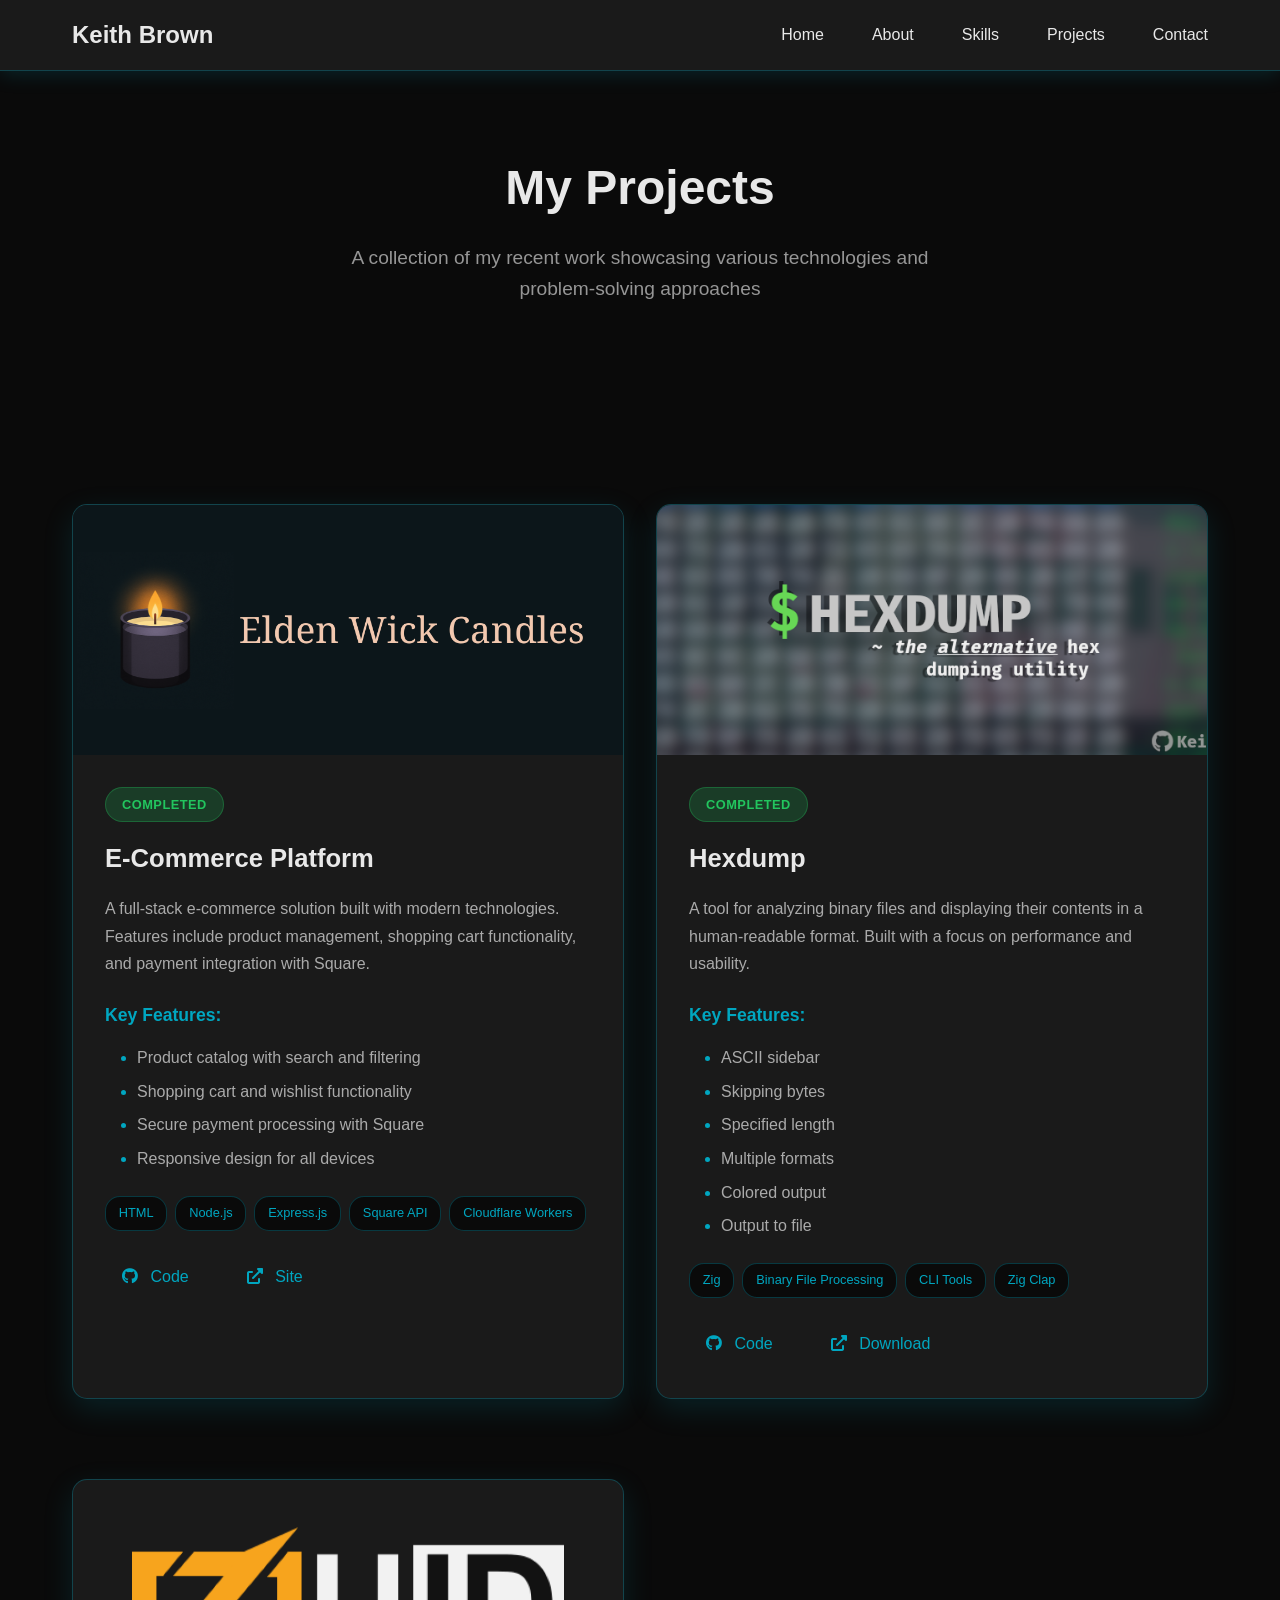
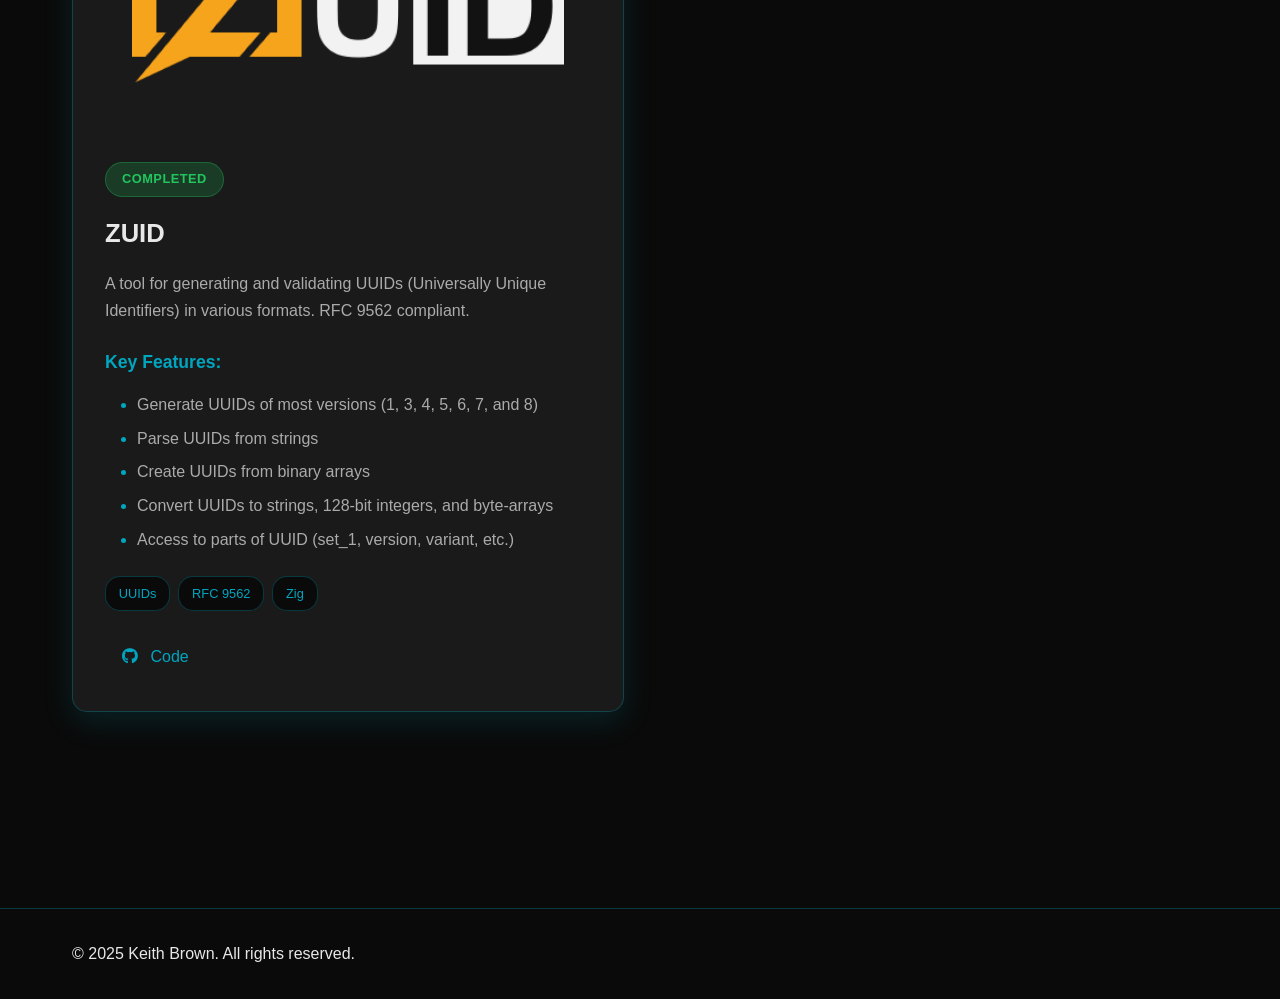
==== projects.html @ e8833b5e "Redesign Website" ====
<!DOCTYPE html>
<html lang="en">

    <head>
        <meta charset="UTF-8">
        <meta name="viewport" content="width=device-width, initial-scale=1.0">
        <title>Projects - Keith Brown</title>
        <link rel="stylesheet" href="css/main.css">
        <link rel="stylesheet" href="css/projects.css">
        <link rel="icon" href="favicon.ico" type="image/x-icon">
        <link href="https://cdnjs.cloudflare.com/ajax/libs/font-awesome/6.0.0/css/all.min.css" rel="stylesheet">
    </head>

    <body>
        <!-- Navigation -->
        <nav class="navbar">
            <div class="nav-container">
                <a href="index.html" class="nav-logo">Keith Brown</a>
                <div class="nav-menu" id="nav-menu">
                    <a href="index.html" class="nav-link">Home</a>
                    <a href="index.html#about" class="nav-link">About</a>
                    <a href="index.html#skills" class="nav-link">Skills</a>
                    <a href="projects.html" class="nav-link">Projects</a>
                    <a href="index.html#contact" class="nav-link">Contact</a>
                </div>
                <div class="hamburger" id="hamburger">
                    <span class="bar"></span>
                    <span class="bar"></span>
                    <span class="bar"></span>
                </div>
            </div>
        </nav>

        <!-- Projects Header -->
        <section class="projects-header">
            <div class="container">
                <h1>My Projects</h1>
                <p>A collection of my recent work showcasing various technologies and problem-solving approaches</p>
            </div>
        </section>

        <!-- Projects Container -->
        <section class="projects-container">
            <div class="container">
                <!-- Projects Grid -->
                <div class="projects-grid">
                    <!-- E-Commerce Platform -->
                    <div class="project-detail">
                        <div class="project-image">
                            <img src="images/eldenwickcandles.png" alt="E-Commerce Platform">
                        </div>
                        <div class="project-detail-content">
                            <span class="project-status status-completed">Completed</span>
                            <h3>E-Commerce Platform</h3>
                            <p>A full-stack e-commerce solution built with modern technologies. Features include product
                                management, shopping cart functionality, and payment integration with Square.</p>

                            <h4>Key Features:</h4>
                            <ul>
                                <li>Product catalog with search and filtering</li>
                                <li>Shopping cart and wishlist functionality</li>
                                <li>Secure payment processing with Square</li>
                                <li>Responsive design for all devices</li>
                            </ul>

                            <div class="project-tech">
                                <span>HTML</span>
                                <span>Node.js</span>
                                <span>Express.js</span>
                                <span>Square API</span>
                                <span>Cloudflare Workers</span>
                            </div>

                            <div class="project-links">
                                <a href="https://github.com/Elden-Wick-Candles/website" class="project-link"
                                    target="_blank"><i class="fab fa-github"></i> Code</a>
                                <a href="https://eldenwickcandles.com" class="project-link" target="_blank"><i
                                        class="fas fa-external-link-alt"></i> Site</a>
                            </div>
                        </div>
                    </div>

                    <!-- Hexdump -->
                    <div class="project-detail">
                        <div class="project-image">
                            <img src="images/hexdump.png" alt="Hexdump">
                        </div>
                        <div class="project-detail-content">
                            <span class="project-status status-completed">Completed</span>
                            <h3>Hexdump</h3>
                            <p>A tool for analyzing binary files and displaying their contents in a human-readable
                                format. Built with a focus on performance and usability.</p>

                            <h4>Key Features:</h4>
                            <ul>
                                <li>ASCII sidebar</li>
                                <li>Skipping bytes</li>
                                <li>Specified length</li>
                                <li>Multiple formats</li>
                                <li>Colored output</li>
                                <li>Output to file</li>
                            </ul>

                            <div class="project-tech">
                                <span>Zig</span>
                                <span>Binary File Processing</span>
                                <span>CLI Tools</span>
                                <span>Zig Clap</span>
                            </div>
                            <div class="project-links">
                                <a href="https://github.com/KeithBrown39423/Hexdump" class="project-link"
                                    target="_blank"><i class="fab fa-github"></i> Code</a>
                                <a href="https://github.com/KeithBrown39423/Hexdump/releases" class="project-link"
                                    target="_blank"><i class="fas fa-external-link-alt"></i> Download</a>
                            </div>
                        </div>
                    </div>

                    <!-- ZUID -->
                    <div class="project-detail">
                        <div class="project-image">
                            <img src="images/zuid.png" alt="ZUID">
                        </div>
                        <div class="project-detail-content">
                            <span class="project-status status-completed">Completed</span>
                            <h3>ZUID</h3>
                            <p>A tool for generating and validating UUIDs (Universally Unique Identifiers) in various
                                formats. RFC 9562 compliant.</p>

                            <h4>Key Features:</h4>
                            <ul>

                                <li>Generate UUIDs of most versions (1, 3, 4, 5, 6, 7, and 8)</li>
                                <li>Parse UUIDs from strings</li>
                                <li>Create UUIDs from binary arrays</li>
                                <li>Convert UUIDs to strings, 128-bit integers, and byte-arrays</li>
                                <li>Access to parts of UUID (set_1, version, variant, etc.)</li>
                            </ul>

                            <div class="project-tech">
                                <span>UUIDs</span>
                                <span>RFC 9562</span>
                                <span>Zig</span>
                            </div>
                            <div class="project-links">
                                <a href="https://github.com/KeithBrown39423/ZUID" class="project-link"
                                    target="_blank"><i class="fab fa-github"></i> Code</a>
                            </div>
                        </div>
                    </div>
                </div>
            </div>
        </section>

        <!-- Footer -->
        <footer class="footer">
            <div class="container">
                <p>&copy; 2025 Keith Brown. All rights reserved.</p>
            </div>
        </footer>

        <script src="js/script.min.js"></script>
    </body>

</html>
---- css/main.css ----
*{margin:0;padding:0;box-sizing:border-box}body{font-family:"Segoe UI",Tahoma,Geneva,Verdana,sans-serif;line-height:1.6;color:#e8e8e8;background-color:#0a0a0a;overflow-x:hidden}.container{max-width:1200px;margin:0 auto;padding:0 2rem}html{scroll-behavior:smooth}::selection{background-color:#00a6c0;color:#0a0a0a}.navbar{background-color:#1a1a1a;box-shadow:0 2px 20px rgba(0,166,192,.2);position:fixed;top:0;width:100%;z-index:1000;transition:all .3s ease;border-bottom:1px solid rgba(0,166,192,.3)}.navbar .nav-container{max-width:1200px;margin:0 auto;padding:1rem 2rem;display:flex;align-items:center;justify-content:center;justify-content:space-between}.navbar .nav-logo{font-size:1.5rem;font-weight:bold;color:#e8e8e8;text-decoration:none;transition:color .3s ease}.navbar .nav-logo:hover{color:#00a6c0}.navbar .nav-menu{display:flex;gap:3rem;list-style:none}@media(max-width: 768px){.navbar .nav-menu{position:fixed;left:-100%;top:70px;flex-direction:column;background-color:#1a1a1a;width:100%;text-align:center;transition:.3s;box-shadow:0 10px 27px rgba(0,166,192,.2);padding:3rem 0;border-bottom:1px solid rgba(0,166,192,.3)}.navbar .nav-menu.active{left:0}}.navbar .nav-link{color:#e8e8e8;text-decoration:none;font-weight:500;transition:color .3s ease;position:relative}.navbar .nav-link:hover{color:#00a6c0}.navbar .nav-link::after{content:"";position:absolute;width:0;height:2px;bottom:-5px;left:0;background-color:#00a6c0;transition:width .3s ease}.navbar .nav-link:hover::after{width:100%}.navbar .hamburger{display:none;flex-direction:column;cursor:pointer}@media(max-width: 768px){.navbar .hamburger{display:flex}}.navbar .hamburger .bar{width:25px;height:3px;background-color:#e8e8e8;margin:3px 0;transition:.3s}.navbar .hamburger .bar:nth-child(1).active{transform:rotate(-45deg) translate(-5px, 6px)}.navbar .hamburger .bar:nth-child(2).active{opacity:0}.navbar .hamburger .bar:nth-child(3).active{transform:rotate(45deg) translate(-5px, -6px)}.hero{min-height:100vh;display:flex;align-items:center;justify-content:center;text-align:center;color:#e8e8e8;position:relative;overflow:hidden}.hero::before{content:"";position:absolute;top:0;left:0;right:0;bottom:0;opacity:.05;z-index:-1}.hero-content{max-width:800px;padding:0 2rem;animation:fadeInUp 1s ease-out}.hero-title{font-size:3.5rem;font-weight:700;margin-bottom:1rem}@media(max-width: 768px){.hero-title{font-size:2.5rem}}@media(max-width: 480px){.hero-title{font-size:2rem}}.hero-subtitle{font-size:1.5rem;font-weight:300;margin-bottom:1.5rem;opacity:.9}@media(max-width: 768px){.hero-subtitle{font-size:1.2rem}}.hero-description{font-size:1.2rem;margin-bottom:2.5rem;opacity:.8}.hero .highlight{color:#00a6c0;text-shadow:0 0 20px rgba(0,166,192,.5)}.hero-buttons{margin-bottom:3rem}@media(max-width: 480px){.hero-buttons .btn{display:block;margin:.5rem auto;width:fit-content}}.btn{display:inline-block;padding:12px 30px;margin:0 10px;border-radius:50px;text-decoration:none;font-weight:600;transition:all .3s ease;border:2px solid rgba(0,0,0,0);cursor:pointer}.btn-primary{background-color:#00a6c0;color:#0a0a0a;border-color:#00a6c0;font-weight:600}.btn-primary:hover{background-color:rgba(0,0,0,0);border-color:#00a6c0;color:#00a6c0;transform:translateY(-2px);box-shadow:0 5px 15px rgba(0,166,192,.4)}.btn-secondary{background-color:rgba(0,0,0,0);color:#e8e8e8;border-color:#e8e8e8}.btn-secondary:hover{background-color:#e8e8e8;color:#0a0a0a;transform:translateY(-2px);box-shadow:0 5px 15px rgba(232,232,232,.3)}.social-links{display:flex;justify-content:center;gap:1rem}.social-link{display:flex;align-items:center;justify-content:center;width:50px;height:50px;background-color:rgba(0,166,192,.2);color:#e8e8e8;border-radius:50%;text-decoration:none;transition:all .3s ease;border:1px solid rgba(0,166,192,.3)}.social-link:hover{background-color:#00a6c0;color:#0a0a0a;transform:translateY(-3px);box-shadow:0 5px 15px rgba(0,166,192,.4)}.section-title{text-align:center;font-size:2.5rem;margin-bottom:3rem;color:#e8e8e8;position:relative}@media(max-width: 480px){.section-title{font-size:2rem}}.section-title::after{content:"";position:absolute;width:50px;height:3px;background-color:#00a6c0;bottom:-10px;left:50%;transform:translateX(-50%)}.about{padding:100px 0;background-color:#2a2a2a}.about-content{display:block;align-items:center}@media(max-width: 768px){.about-content{grid-template-columns:1fr;gap:2rem}}.about-text p{font-size:1.1rem;margin-bottom:1.5rem;color:rgba(232,232,232,.7);line-height:1.8}.about-image{text-align:center}.about-image .profile-img{width:100%;max-width:300px;border-radius:20px;box-shadow:0 15px 35px rgba(0,166,192,.3);border:2px solid #00a6c0}.stats{display:grid;grid-template-columns:repeat(3, 1fr);gap:2rem;margin-top:2rem}@media(max-width: 768px){.stats{grid-template-columns:1fr;gap:1rem}}.stats .stat{text-align:center;padding:1.5rem;background-color:#0a0a0a;border-radius:10px;border:1px solid #00a6c0;transition:all .3s ease}.stats .stat:hover{transform:translateY(-3px);box-shadow:0 10px 25px rgba(0,166,192,.2)}.stats .stat h3{font-size:2rem;color:#00a6c0;margin-bottom:.5rem}.stats .stat p{color:#e8e8e8;font-weight:500}.skills{padding:100px 0;background-color:#0a0a0a}.skills-grid{display:grid;grid-template-columns:repeat(auto-fit, minmax(280px, 1fr));gap:2rem}@media(max-width: 480px){.skills-grid{grid-template-columns:1fr}}.skill-category{background-color:#1a1a1a;border-radius:15px;box-shadow:0 10px 30px rgba(0,166,192,.15);border:1px solid rgba(0,166,192,.3);transition:transform .3s ease,box-shadow .3s ease}.skill-category:hover{transform:translateY(-5px);box-shadow:0 15px 40px rgba(0,166,192,.25);border-color:#00a6c0}.skill-category{padding:2rem}.skill-category h3{font-size:1.5rem;margin-bottom:1.5rem;color:#00a6c0;text-align:center}.skill-category .skill-items{display:flex;flex-wrap:wrap;gap:.5rem}.skill-category .skill-item{background-color:#00a6c0;color:#0a0a0a;padding:.5rem 1rem;border-radius:20px;font-size:.9rem;font-weight:600;transition:all .3s ease}.skill-category .skill-item:hover{background-color:#e8e8e8;transform:scale(1.05);box-shadow:0 3px 10px rgba(0,166,192,.3)}.projects{padding:100px 0;background-color:#2a2a2a}.projects-grid{display:grid;grid-template-columns:repeat(auto-fit, minmax(350px, 1fr));gap:2rem;margin-bottom:3rem}@media(max-width: 480px){.projects-grid{grid-template-columns:1fr}}.projects-cta{text-align:center}.project-card{background-color:#1a1a1a;border-radius:15px;box-shadow:0 10px 30px rgba(0,166,192,.15);border:1px solid rgba(0,166,192,.3);transition:transform .3s ease,box-shadow .3s ease}.project-card:hover{transform:translateY(-5px);box-shadow:0 15px 40px rgba(0,166,192,.25);border-color:#00a6c0}.project-card{overflow:hidden}.project-card .project-image{height:200px;overflow:hidden}.project-card .project-image img{width:100%;height:100%;object-fit:cover;transition:transform .3s ease}.project-card:hover .project-image img{transform:scale(1.1)}.project-card .project-content{padding:1.5rem}.project-card .project-content h3{font-size:1.5rem;margin-bottom:1rem;color:#e8e8e8}.project-card .project-content p{color:rgba(232,232,232,.7);margin-bottom:1.5rem;line-height:1.6}.project-card .project-tech{display:flex;flex-wrap:wrap;gap:.5rem;margin-bottom:1.5rem}.project-card .project-tech span{background-color:#0a0a0a;color:#00a6c0;padding:.3rem .8rem;border-radius:15px;font-size:.8rem;font-weight:500;border:1px solid rgba(0,166,192,.3)}.project-card .project-links{display:flex;gap:1rem}.project-card .project-links .project-link{color:#00a6c0;text-decoration:none;font-weight:500;transition:color .3s ease}.project-card .project-links .project-link:hover{color:#e8e8e8}.project-card .project-links .project-link i{margin-right:.5rem}.contact{padding:100px 0;background-color:#0a0a0a}.contact-content{text-align:center}.contact-intro{margin-bottom:4rem}.contact-intro h3{font-size:2.5rem;margin-bottom:1rem;color:#e8e8e8}.contact-intro p{font-size:1.2rem;color:rgba(232,232,232,.7);max-width:600px;margin:0 auto;line-height:1.6}.contact-cta{margin-top:4rem}.contact-cta p{font-size:1.1rem;color:rgba(232,232,232,.7)}.contact-cta .email-link{color:#00a6c0;text-decoration:none;font-weight:600;transition:color .3s ease}.contact-cta .email-link:hover{color:#e8e8e8}.social-contact-grid{display:grid;grid-template-columns:repeat(auto-fit, minmax(320px, 1fr));gap:2rem;margin:4rem 0}@media(max-width: 480px){.social-contact-grid{grid-template-columns:1fr;gap:1.5rem}}.social-contact-card{display:flex;align-items:center;gap:2rem;padding:2rem;background-color:#1a1a1a;border-radius:15px;text-decoration:none;color:#e8e8e8;border:1px solid rgba(0,166,192,.3);transition:all .3s ease;position:relative;overflow:hidden}.social-contact-card::before{content:"";position:absolute;top:0;left:-100%;width:100%;height:100%;background:linear-gradient(90deg, transparent, rgba(0, 166, 192, 0.1), transparent);transition:left .5s ease}.social-contact-card:hover{transform:translateY(-5px);box-shadow:0 15px 35px rgba(0,166,192,.2);border-color:#00a6c0}.social-contact-card:hover::before{left:100%}.social-contact-card:hover .social-icon i{transform:scale(1.2) rotate(5deg)}.social-contact-card:hover .social-handle{color:#00a6c0}.social-contact-card .social-icon{display:flex;align-items:center;justify-content:center;width:70px;height:70px;border-radius:50%;font-size:2rem;flex-shrink:0;transition:all .3s ease}.social-contact-card .social-icon i{transition:all .3s ease}.social-contact-card .social-info{flex:1}.social-contact-card .social-info h4{font-size:1.4rem;margin-bottom:.5rem;color:#e8e8e8}.social-contact-card .social-info p{font-size:.95rem;color:rgba(232,232,232,.7);margin-bottom:.5rem;line-height:1.5}.social-contact-card .social-info .social-handle{font-size:.9rem;color:#00a6c0;font-weight:600;transition:color .3s ease}.social-contact-card.github .social-icon{background-color:rgba(51,51,51,.3);color:#f0f6fc}.social-contact-card.github:hover .social-icon{background-color:#24292e;color:#fff}.social-contact-card.linkedin .social-icon{background-color:rgba(0,119,181,.3);color:#0077b5}.social-contact-card.linkedin:hover .social-icon{background-color:#0077b5;color:#fff}.social-contact-card.instagram .social-icon{background:linear-gradient(45deg, rgba(131, 58, 180, 0.3), rgba(253, 29, 29, 0.3), rgba(252, 176, 64, 0.3));color:#e4405f}.social-contact-card.instagram:hover .social-icon{background:linear-gradient(45deg, #833ab4, #fd1d1d, #fcb045);color:#fff}@media(max-width: 480px){.social-contact-card{flex-direction:column;text-align:center;gap:1.5rem}.social-contact-card .social-icon{width:80px;height:80px;font-size:2.5rem}}.footer{background-color:#0a0a0a;color:#e8e8e8;padding:2rem 0;text-align:center;border-top:1px solid rgba(0,166,192,.3)}.footer .container{display:flex;justify-content:space-between;align-items:center}@media(max-width: 768px){.footer .container{flex-direction:column;gap:1rem}}.footer-links{display:flex;gap:2rem}@media(max-width: 480px){.footer-links{flex-direction:column;gap:1rem}}.footer-link{color:#e8e8e8;text-decoration:none;transition:color .3s ease}.footer-link:hover{color:#00a6c0}@keyframes fadeInUp{from{opacity:0;transform:translateY(30px)}to{opacity:1;transform:translateY(0)}}@keyframes socialCardSlideIn{from{opacity:0;transform:translateX(-30px)}to{opacity:1;transform:translateX(0)}}.social-card-animate{animation:socialCardSlideIn .6s ease-out forwards}@keyframes pulse{0%,100%{transform:scale(1)}50%{transform:scale(1.05)}}.loading{opacity:0;transform:translateY(20px);transition:all .6s ease}.loading.loaded{opacity:1;transform:translateY(0)}.back-to-top{position:fixed;bottom:30px;right:30px;width:50px;height:50px;border-radius:50%;background-color:#00a6c0;color:#0a0a0a;border:none;cursor:pointer;opacity:0;transform:translateY(100px);transition:all .3s ease;z-index:1000;font-size:18px;display:flex;align-items:center;justify-content:center}.back-to-top:hover{background-color:#e8e8e8;transform:translateY(0) scale(1.1)}.back-to-top.visible{opacity:1;transform:translateY(0)}.text-center{text-align:center}.text-left{text-align:left}.text-right{text-align:right}.mb-sm{margin-bottom:1rem}.mb-md{margin-bottom:1.5rem}.mb-lg{margin-bottom:2rem}.mb-xl{margin-bottom:3rem}.mt-sm{margin-top:1rem}.mt-md{margin-top:1.5rem}.mt-lg{margin-top:2rem}.mt-xl{margin-top:3rem}::-webkit-scrollbar{width:8px}::-webkit-scrollbar-track{background-color:#0a0a0a}::-webkit-scrollbar-thumb{background-color:#00a6c0;border-radius:4px}::-webkit-scrollbar-thumb:hover{background-color:rgb(0,210.09375,243)}*:focus{outline:2px solid #00a6c0;outline-offset:2px}button:focus,a:focus,input:focus,textarea:focus,select:focus{outline:2px solid #00a6c0;outline-offset:2px}@media print{.navbar,.back-to-top,.social-links{display:none}body{background-color:#fff;color:#000}.section-title::after{background-color:#000}}/*# sourceMappingURL=main.css.map */
---- css/projects.css ----
*{margin:0;padding:0;box-sizing:border-box}body{font-family:"Segoe UI",Tahoma,Geneva,Verdana,sans-serif;line-height:1.6;color:#e8e8e8;background-color:#0a0a0a;overflow-x:hidden}.container{max-width:1200px;margin:0 auto;padding:0 2rem}html{scroll-behavior:smooth}::selection{background-color:#00a6c0;color:#0a0a0a}.navbar{background-color:#1a1a1a;box-shadow:0 2px 20px rgba(0,166,192,.2);position:fixed;top:0;width:100%;z-index:1000;transition:all .3s ease;border-bottom:1px solid rgba(0,166,192,.3)}.navbar .nav-container{max-width:1200px;margin:0 auto;padding:1rem 2rem;display:flex;align-items:center;justify-content:center;justify-content:space-between}.navbar .nav-logo{font-size:1.5rem;font-weight:bold;color:#e8e8e8;text-decoration:none;transition:color .3s ease}.navbar .nav-logo:hover{color:#00a6c0}.navbar .nav-menu{display:flex;gap:3rem;list-style:none}@media(max-width: 768px){.navbar .nav-menu{position:fixed;left:-100%;top:70px;flex-direction:column;background-color:#1a1a1a;width:100%;text-align:center;transition:.3s;box-shadow:0 10px 27px rgba(0,166,192,.2);padding:3rem 0;border-bottom:1px solid rgba(0,166,192,.3)}.navbar .nav-menu.active{left:0}}.navbar .nav-link{color:#e8e8e8;text-decoration:none;font-weight:500;transition:color .3s ease;position:relative}.navbar .nav-link:hover{color:#00a6c0}.navbar .nav-link::after{content:"";position:absolute;width:0;height:2px;bottom:-5px;left:0;background-color:#00a6c0;transition:width .3s ease}.navbar .nav-link:hover::after{width:100%}.navbar .hamburger{display:none;flex-direction:column;cursor:pointer}@media(max-width: 768px){.navbar .hamburger{display:flex}}.navbar .hamburger .bar{width:25px;height:3px;background-color:#e8e8e8;margin:3px 0;transition:.3s}.navbar .hamburger .bar:nth-child(1).active{transform:rotate(-45deg) translate(-5px, 6px)}.navbar .hamburger .bar:nth-child(2).active{opacity:0}.navbar .hamburger .bar:nth-child(3).active{transform:rotate(45deg) translate(-5px, -6px)}.hero{min-height:100vh;display:flex;align-items:center;justify-content:center;text-align:center;color:#e8e8e8;position:relative;overflow:hidden}.hero::before{content:"";position:absolute;top:0;left:0;right:0;bottom:0;opacity:.05;z-index:-1}.hero-content{max-width:800px;padding:0 2rem;animation:fadeInUp 1s ease-out}.hero-title{font-size:3.5rem;font-weight:700;margin-bottom:1rem}@media(max-width: 768px){.hero-title{font-size:2.5rem}}@media(max-width: 480px){.hero-title{font-size:2rem}}.hero-subtitle{font-size:1.5rem;font-weight:300;margin-bottom:1.5rem;opacity:.9}@media(max-width: 768px){.hero-subtitle{font-size:1.2rem}}.hero-description{font-size:1.2rem;margin-bottom:2.5rem;opacity:.8}.hero .highlight{color:#00a6c0;text-shadow:0 0 20px rgba(0,166,192,.5)}.hero-buttons{margin-bottom:3rem}@media(max-width: 480px){.hero-buttons .btn{display:block;margin:.5rem auto;width:fit-content}}.btn{display:inline-block;padding:12px 30px;margin:0 10px;border-radius:50px;text-decoration:none;font-weight:600;transition:all .3s ease;border:2px solid rgba(0,0,0,0);cursor:pointer}.btn-primary{background-color:#00a6c0;color:#0a0a0a;border-color:#00a6c0;font-weight:600}.btn-primary:hover{background-color:rgba(0,0,0,0);border-color:#00a6c0;color:#00a6c0;transform:translateY(-2px);box-shadow:0 5px 15px rgba(0,166,192,.4)}.btn-secondary{background-color:rgba(0,0,0,0);color:#e8e8e8;border-color:#e8e8e8}.btn-secondary:hover{background-color:#e8e8e8;color:#0a0a0a;transform:translateY(-2px);box-shadow:0 5px 15px rgba(232,232,232,.3)}.social-links{display:flex;justify-content:center;gap:1rem}.social-link{display:flex;align-items:center;justify-content:center;width:50px;height:50px;background-color:rgba(0,166,192,.2);color:#e8e8e8;border-radius:50%;text-decoration:none;transition:all .3s ease;border:1px solid rgba(0,166,192,.3)}.social-link:hover{background-color:#00a6c0;color:#0a0a0a;transform:translateY(-3px);box-shadow:0 5px 15px rgba(0,166,192,.4)}.section-title{text-align:center;font-size:2.5rem;margin-bottom:3rem;color:#e8e8e8;position:relative}@media(max-width: 480px){.section-title{font-size:2rem}}.section-title::after{content:"";position:absolute;width:50px;height:3px;background-color:#00a6c0;bottom:-10px;left:50%;transform:translateX(-50%)}.about{padding:100px 0;background-color:#2a2a2a}.about-content{display:block;align-items:center}@media(max-width: 768px){.about-content{grid-template-columns:1fr;gap:2rem}}.about-text p{font-size:1.1rem;margin-bottom:1.5rem;color:rgba(232,232,232,.7);line-height:1.8}.about-image{text-align:center}.about-image .profile-img{width:100%;max-width:300px;border-radius:20px;box-shadow:0 15px 35px rgba(0,166,192,.3);border:2px solid #00a6c0}.stats{display:grid;grid-template-columns:repeat(3, 1fr);gap:2rem;margin-top:2rem}@media(max-width: 768px){.stats{grid-template-columns:1fr;gap:1rem}}.stats .stat{text-align:center;padding:1.5rem;background-color:#0a0a0a;border-radius:10px;border:1px solid #00a6c0;transition:all .3s ease}.stats .stat:hover{transform:translateY(-3px);box-shadow:0 10px 25px rgba(0,166,192,.2)}.stats .stat h3{font-size:2rem;color:#00a6c0;margin-bottom:.5rem}.stats .stat p{color:#e8e8e8;font-weight:500}.skills{padding:100px 0;background-color:#0a0a0a}.skills-grid{display:grid;grid-template-columns:repeat(auto-fit, minmax(280px, 1fr));gap:2rem}@media(max-width: 480px){.skills-grid{grid-template-columns:1fr}}.skill-category{background-color:#1a1a1a;border-radius:15px;box-shadow:0 10px 30px rgba(0,166,192,.15);border:1px solid rgba(0,166,192,.3);transition:transform .3s ease,box-shadow .3s ease}.skill-category:hover{transform:translateY(-5px);box-shadow:0 15px 40px rgba(0,166,192,.25);border-color:#00a6c0}.skill-category{padding:2rem}.skill-category h3{font-size:1.5rem;margin-bottom:1.5rem;color:#00a6c0;text-align:center}.skill-category .skill-items{display:flex;flex-wrap:wrap;gap:.5rem}.skill-category .skill-item{background-color:#00a6c0;color:#0a0a0a;padding:.5rem 1rem;border-radius:20px;font-size:.9rem;font-weight:600;transition:all .3s ease}.skill-category .skill-item:hover{background-color:#e8e8e8;transform:scale(1.05);box-shadow:0 3px 10px rgba(0,166,192,.3)}.projects{padding:100px 0;background-color:#2a2a2a}.projects-grid{display:grid;grid-template-columns:repeat(auto-fit, minmax(350px, 1fr));gap:2rem;margin-bottom:3rem}@media(max-width: 480px){.projects-grid{grid-template-columns:1fr}}.projects-cta{text-align:center}.project-card{background-color:#1a1a1a;border-radius:15px;box-shadow:0 10px 30px rgba(0,166,192,.15);border:1px solid rgba(0,166,192,.3);transition:transform .3s ease,box-shadow .3s ease}.project-card:hover{transform:translateY(-5px);box-shadow:0 15px 40px rgba(0,166,192,.25);border-color:#00a6c0}.project-card{overflow:hidden}.project-card .project-image{height:200px;overflow:hidden}.project-card .project-image img{width:100%;height:100%;object-fit:cover;transition:transform .3s ease}.project-card:hover .project-image img{transform:scale(1.1)}.project-card .project-content{padding:1.5rem}.project-card .project-content h3{font-size:1.5rem;margin-bottom:1rem;color:#e8e8e8}.project-card .project-content p{color:rgba(232,232,232,.7);margin-bottom:1.5rem;line-height:1.6}.project-card .project-tech{display:flex;flex-wrap:wrap;gap:.5rem;margin-bottom:1.5rem}.project-card .project-tech span{background-color:#0a0a0a;color:#00a6c0;padding:.3rem .8rem;border-radius:15px;font-size:.8rem;font-weight:500;border:1px solid rgba(0,166,192,.3)}.project-card .project-links{display:flex;gap:1rem}.project-card .project-links .project-link{color:#00a6c0;text-decoration:none;font-weight:500;transition:color .3s ease}.project-card .project-links .project-link:hover{color:#e8e8e8}.project-card .project-links .project-link i{margin-right:.5rem}.contact{padding:100px 0;background-color:#0a0a0a}.contact-content{text-align:center}.contact-intro{margin-bottom:4rem}.contact-intro h3{font-size:2.5rem;margin-bottom:1rem;color:#e8e8e8}.contact-intro p{font-size:1.2rem;color:rgba(232,232,232,.7);max-width:600px;margin:0 auto;line-height:1.6}.contact-cta{margin-top:4rem}.contact-cta p{font-size:1.1rem;color:rgba(232,232,232,.7)}.contact-cta .email-link{color:#00a6c0;text-decoration:none;font-weight:600;transition:color .3s ease}.contact-cta .email-link:hover{color:#e8e8e8}.social-contact-grid{display:grid;grid-template-columns:repeat(auto-fit, minmax(320px, 1fr));gap:2rem;margin:4rem 0}@media(max-width: 480px){.social-contact-grid{grid-template-columns:1fr;gap:1.5rem}}.social-contact-card{display:flex;align-items:center;gap:2rem;padding:2rem;background-color:#1a1a1a;border-radius:15px;text-decoration:none;color:#e8e8e8;border:1px solid rgba(0,166,192,.3);transition:all .3s ease;position:relative;overflow:hidden}.social-contact-card::before{content:"";position:absolute;top:0;left:-100%;width:100%;height:100%;background:linear-gradient(90deg, transparent, rgba(0, 166, 192, 0.1), transparent);transition:left .5s ease}.social-contact-card:hover{transform:translateY(-5px);box-shadow:0 15px 35px rgba(0,166,192,.2);border-color:#00a6c0}.social-contact-card:hover::before{left:100%}.social-contact-card:hover .social-icon i{transform:scale(1.2) rotate(5deg)}.social-contact-card:hover .social-handle{color:#00a6c0}.social-contact-card .social-icon{display:flex;align-items:center;justify-content:center;width:70px;height:70px;border-radius:50%;font-size:2rem;flex-shrink:0;transition:all .3s ease}.social-contact-card .social-icon i{transition:all .3s ease}.social-contact-card .social-info{flex:1}.social-contact-card .social-info h4{font-size:1.4rem;margin-bottom:.5rem;color:#e8e8e8}.social-contact-card .social-info p{font-size:.95rem;color:rgba(232,232,232,.7);margin-bottom:.5rem;line-height:1.5}.social-contact-card .social-info .social-handle{font-size:.9rem;color:#00a6c0;font-weight:600;transition:color .3s ease}.social-contact-card.github .social-icon{background-color:rgba(51,51,51,.3);color:#f0f6fc}.social-contact-card.github:hover .social-icon{background-color:#24292e;color:#fff}.social-contact-card.linkedin .social-icon{background-color:rgba(0,119,181,.3);color:#0077b5}.social-contact-card.linkedin:hover .social-icon{background-color:#0077b5;color:#fff}.social-contact-card.instagram .social-icon{background:linear-gradient(45deg, rgba(131, 58, 180, 0.3), rgba(253, 29, 29, 0.3), rgba(252, 176, 64, 0.3));color:#e4405f}.social-contact-card.instagram:hover .social-icon{background:linear-gradient(45deg, #833ab4, #fd1d1d, #fcb045);color:#fff}@media(max-width: 480px){.social-contact-card{flex-direction:column;text-align:center;gap:1.5rem}.social-contact-card .social-icon{width:80px;height:80px;font-size:2.5rem}}.footer{background-color:#0a0a0a;color:#e8e8e8;padding:2rem 0;text-align:center;border-top:1px solid rgba(0,166,192,.3)}.footer .container{display:flex;justify-content:space-between;align-items:center}@media(max-width: 768px){.footer .container{flex-direction:column;gap:1rem}}.footer-links{display:flex;gap:2rem}@media(max-width: 480px){.footer-links{flex-direction:column;gap:1rem}}.footer-link{color:#e8e8e8;text-decoration:none;transition:color .3s ease}.footer-link:hover{color:#00a6c0}@keyframes fadeInUp{from{opacity:0;transform:translateY(30px)}to{opacity:1;transform:translateY(0)}}@keyframes socialCardSlideIn{from{opacity:0;transform:translateX(-30px)}to{opacity:1;transform:translateX(0)}}.social-card-animate{animation:socialCardSlideIn .6s ease-out forwards}@keyframes pulse{0%,100%{transform:scale(1)}50%{transform:scale(1.05)}}.loading{opacity:0;transform:translateY(20px);transition:all .6s ease}.loading.loaded{opacity:1;transform:translateY(0)}.back-to-top{position:fixed;bottom:30px;right:30px;width:50px;height:50px;border-radius:50%;background-color:#00a6c0;color:#0a0a0a;border:none;cursor:pointer;opacity:0;transform:translateY(100px);transition:all .3s ease;z-index:1000;font-size:18px;display:flex;align-items:center;justify-content:center}.back-to-top:hover{background-color:#e8e8e8;transform:translateY(0) scale(1.1)}.back-to-top.visible{opacity:1;transform:translateY(0)}.text-center{text-align:center}.text-left{text-align:left}.text-right{text-align:right}.mb-sm{margin-bottom:1rem}.mb-md{margin-bottom:1.5rem}.mb-lg{margin-bottom:2rem}.mb-xl{margin-bottom:3rem}.mt-sm{margin-top:1rem}.mt-md{margin-top:1.5rem}.mt-lg{margin-top:2rem}.mt-xl{margin-top:3rem}::-webkit-scrollbar{width:8px}::-webkit-scrollbar-track{background-color:#0a0a0a}::-webkit-scrollbar-thumb{background-color:#00a6c0;border-radius:4px}::-webkit-scrollbar-thumb:hover{background-color:rgb(0,210.09375,243)}*:focus{outline:2px solid #00a6c0;outline-offset:2px}button:focus,a:focus,input:focus,textarea:focus,select:focus{outline:2px solid #00a6c0;outline-offset:2px}@media print{.navbar,.back-to-top,.social-links{display:none}body{background-color:#fff;color:#000}.section-title::after{background-color:#000}}.projects-header{padding:150px 0 100px;text-align:center;color:#e8e8e8;position:relative;overflow:hidden}.projects-header::before{content:"";position:absolute;top:0;left:0;right:0;bottom:0;background:url("../images/banner.png") center/cover no-repeat;opacity:.05;z-index:-1}.projects-header h1{font-size:3rem;margin-bottom:1rem;font-weight:700}@media(max-width: 768px){.projects-header h1{font-size:2.5rem}}@media(max-width: 480px){.projects-header h1{font-size:2rem}}.projects-header p{font-size:1.2rem;opacity:.9;max-width:600px;margin:0 auto;color:rgba(232,232,232,.7)}.projects-container{padding:100px 0;background-color:#0a0a0a}.projects-filter{text-align:center;margin-bottom:3rem}.projects-filter .filter-btn{background-color:rgba(0,0,0,0);border:2px solid #00a6c0;color:#00a6c0;padding:10px 20px;margin:0 5px;border-radius:25px;cursor:pointer;transition:all .3s ease;font-weight:500;font-family:"Segoe UI",Tahoma,Geneva,Verdana,sans-serif}.projects-filter .filter-btn.active,.projects-filter .filter-btn:hover{background-color:#00a6c0;color:#0a0a0a;transform:translateY(-2px);box-shadow:0 5px 15px rgba(0,166,192,.3)}@media(max-width: 480px){.projects-filter .filter-btn{display:block;margin:.5rem auto;width:fit-content}}.project-detail{background-color:#1a1a1a;border-radius:15px;box-shadow:0 10px 30px rgba(0,166,192,.15);border:1px solid rgba(0,166,192,.3);transition:transform .3s ease,box-shadow .3s ease}.project-detail:hover{transform:translateY(-5px);box-shadow:0 15px 40px rgba(0,166,192,.25);border-color:#00a6c0}.project-detail{overflow:hidden;margin-bottom:3rem}.project-detail:hover{transform:translateY(-8px);box-shadow:0 20px 40px rgba(0,166,192,.25)}.project-detail .project-image{height:250px;overflow:hidden;position:relative}.project-detail .project-image::after{content:"";position:absolute;top:0;left:0;right:0;bottom:0;background:linear-gradient(135deg, rgba(0, 166, 192, 0.1) 0%, transparent 50%, rgba(0, 166, 192, 0.1) 100%);opacity:0;transition:opacity .3s ease}.project-detail .project-image img{width:100%;height:100%;object-fit:cover;transition:transform .3s ease}.project-detail:hover .project-image::after{opacity:1}.project-detail:hover .project-image img{transform:scale(1.05)}.project-detail-content{padding:2rem}.project-detail-content h3{font-size:1.6rem;margin-bottom:1rem;color:#e8e8e8}.project-detail-content p{color:rgba(232,232,232,.7);margin-bottom:1.5rem;line-height:1.7}.project-detail-content h4{color:#00a6c0;margin-top:1.5rem;margin-bottom:1rem;font-size:1.1rem}.project-detail-content ul{color:rgba(232,232,232,.7);margin-bottom:1.5rem;padding-left:2rem}.project-detail-content ul li{margin-bottom:.5rem;line-height:1.6}.project-detail-content ul li::marker{color:#00a6c0}.project-detail-content .project-tech{display:flex;flex-wrap:wrap;gap:.5rem;margin-bottom:1.5rem}.project-detail-content .project-tech span{background-color:#0a0a0a;color:#00a6c0;padding:.4rem .8rem;border-radius:15px;font-size:.8rem;font-weight:500;border:1px solid rgba(0,166,192,.3);transition:all .3s ease}.project-detail-content .project-tech span:hover{background-color:#00a6c0;color:#0a0a0a;transform:translateY(-1px)}.project-detail-content .project-links{display:flex;gap:1.5rem;flex-wrap:wrap}.project-detail-content .project-links .project-link{color:#00a6c0;text-decoration:none;font-weight:500;transition:all .3s ease;padding:.5rem 1rem;border-radius:8px;border:1px solid rgba(0,0,0,0)}.project-detail-content .project-links .project-link:hover{color:#e8e8e8;background-color:rgba(0,166,192,.1);border-color:#00a6c0;transform:translateY(-1px)}.project-detail-content .project-links .project-link i{margin-right:.5rem}.project-status{display:inline-block;padding:.4rem 1rem;border-radius:20px;font-size:.8rem;font-weight:600;margin-bottom:1rem;text-transform:uppercase;letter-spacing:.5px}.project-status.status-completed{background-color:rgba(34,197,94,.2);color:#22c55e;border:1px solid rgba(34,197,94,.3)}.project-status.status-ongoing{background-color:rgba(245,158,11,.2);color:#f59e0b;border:1px solid rgba(245,158,11,.3)}.project-status.status-planning{background-color:rgba(0,166,192,.2);color:#00a6c0;border:1px solid rgba(0,166,192,.3)}.projects-grid{display:grid;grid-template-columns:1fr;gap:2rem}@media(min-width: 1024px){.projects-grid{grid-template-columns:repeat(auto-fit, minmax(500px, 1fr))}}@keyframes projectFadeIn{from{opacity:0;transform:translateY(20px) scale(0.95)}to{opacity:1;transform:translateY(0) scale(1)}}.project-detail{animation:projectFadeIn .6s ease-out}.project-detail[style*="display: none"]{animation:none}@media(max-width: 480px){.projects-header{padding:120px 0 80px}.projects-header h1{font-size:2rem}.projects-header p{font-size:1rem;padding:0 1rem}.project-detail{margin-bottom:2rem}.project-detail-content{padding:1.5rem}.project-detail-content .project-links{flex-direction:column;gap:1rem}.project-detail-content .project-links .project-link{text-align:center}.projects-filter .filter-btn{display:block;margin:.5rem auto;width:200px}}.projects-loading .project-detail{opacity:.5;pointer-events:none}.projects-loading .project-detail::after{content:"";position:absolute;top:0;left:0;right:0;bottom:0;background:linear-gradient(90deg, transparent, rgba(0, 166, 192, 0.1), transparent);animation:shimmer 1.5s infinite}@keyframes shimmer{0%{transform:translateX(-100%)}100%{transform:translateX(100%)}}/*# sourceMappingURL=projects.css.map */
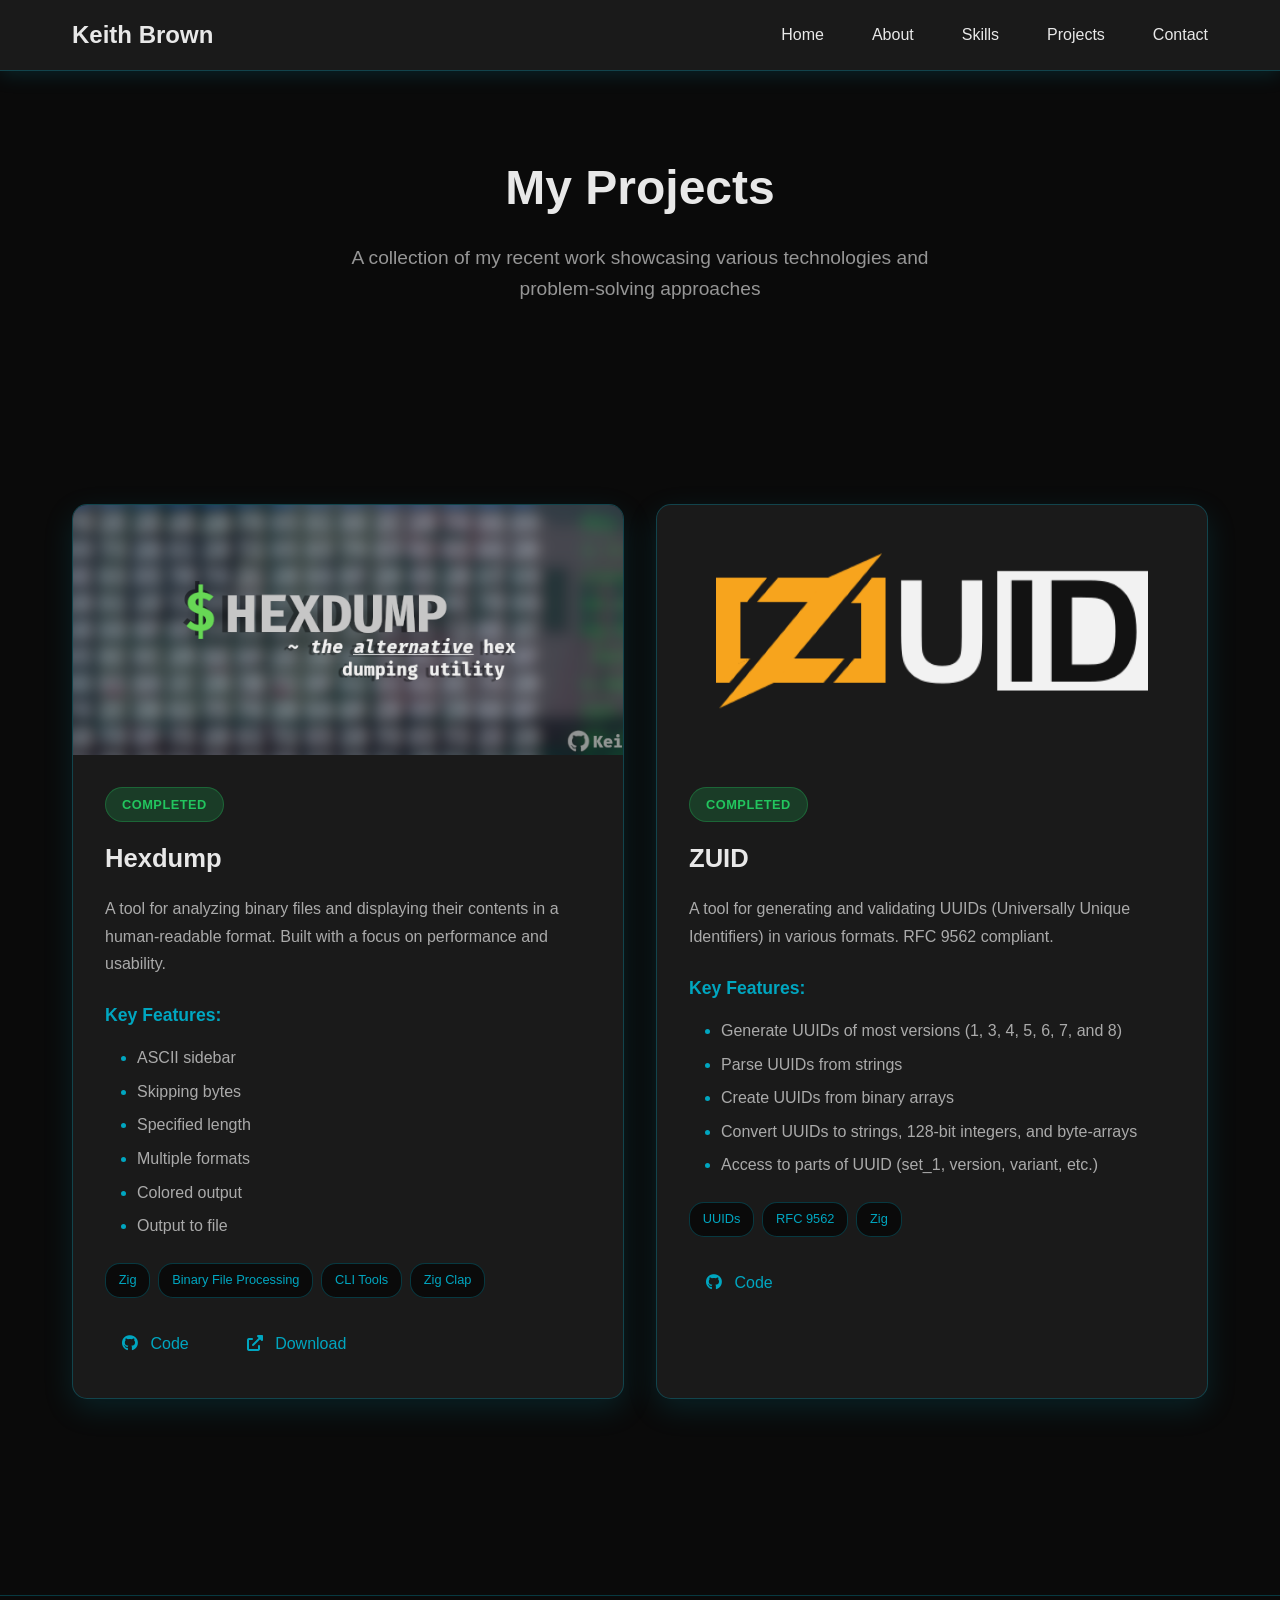
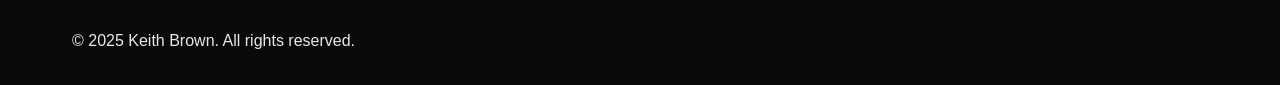
==== commit e24dccb5: "Remove incomplete projects" ====
--- a/projects.html
+++ b/projects.html
@@ -1,14 +1,16 @@
-<!DOCTYPE html>
+<!doctype html>
 <html lang="en">
-
     <head>
-        <meta charset="UTF-8">
-        <meta name="viewport" content="width=device-width, initial-scale=1.0">
+        <meta charset="UTF-8" />
+        <meta name="viewport" content="width=device-width, initial-scale=1.0" />
         <title>Projects - Keith Brown</title>
-        <link rel="stylesheet" href="css/main.css">
-        <link rel="stylesheet" href="css/projects.css">
-        <link rel="icon" href="favicon.ico" type="image/x-icon">
-        <link href="https://cdnjs.cloudflare.com/ajax/libs/font-awesome/6.0.0/css/all.min.css" rel="stylesheet">
+        <link rel="stylesheet" href="css/main.css" />
+        <link rel="stylesheet" href="css/projects.css" />
+        <link rel="icon" href="favicon.ico" type="image/x-icon" />
+        <link
+            href="https://cdnjs.cloudflare.com/ajax/libs/font-awesome/6.0.0/css/all.min.css"
+            rel="stylesheet"
+        />
     </head>
 
     <body>
@@ -35,7 +37,10 @@
         <section class="projects-header">
             <div class="container">
                 <h1>My Projects</h1>
-                <p>A collection of my recent work showcasing various technologies and problem-solving approaches</p>
+                <p>
+                    A collection of my recent work showcasing various
+                    technologies and problem-solving approaches
+                </p>
             </div>
         </section>
 
@@ -45,7 +50,8 @@
                 <!-- Projects Grid -->
                 <div class="projects-grid">
                     <!-- E-Commerce Platform -->
-                    <div class="project-detail">
+                    <!-- Not completed yet -->
+                    <!--<div class="project-detail">
                         <div class="project-image">
                             <img src="images/eldenwickcandles.png" alt="E-Commerce Platform">
                         </div>
@@ -78,18 +84,23 @@
                                         class="fas fa-external-link-alt"></i> Site</a>
                             </div>
                         </div>
-                    </div>
+                    </div>-->
 
                     <!-- Hexdump -->
                     <div class="project-detail">
                         <div class="project-image">
-                            <img src="images/hexdump.png" alt="Hexdump">
+                            <img src="images/hexdump.png" alt="Hexdump" />
                         </div>
                         <div class="project-detail-content">
-                            <span class="project-status status-completed">Completed</span>
+                            <span class="project-status status-completed"
+                                >Completed</span
+                            >
                             <h3>Hexdump</h3>
-                            <p>A tool for analyzing binary files and displaying their contents in a human-readable
-                                format. Built with a focus on performance and usability.</p>
+                            <p>
+                                A tool for analyzing binary files and displaying
+                                their contents in a human-readable format. Built
+                                with a focus on performance and usability.
+                            </p>
 
                             <h4>Key Features:</h4>
                             <ul>
@@ -108,10 +119,19 @@
                                 <span>Zig Clap</span>
                             </div>
                             <div class="project-links">
-                                <a href="https://github.com/KeithBrown39423/Hexdump" class="project-link"
-                                    target="_blank"><i class="fab fa-github"></i> Code</a>
-                                <a href="https://github.com/KeithBrown39423/Hexdump/releases" class="project-link"
-                                    target="_blank"><i class="fas fa-external-link-alt"></i> Download</a>
+                                <a
+                                    href="https://github.com/KeithBrown39423/Hexdump"
+                                    class="project-link"
+                                    target="_blank"
+                                    ><i class="fab fa-github"></i> Code</a
+                                >
+                                <a
+                                    href="https://github.com/KeithBrown39423/Hexdump/releases"
+                                    class="project-link"
+                                    target="_blank"
+                                    ><i class="fas fa-external-link-alt"></i>
+                                    Download</a
+                                >
                             </div>
                         </div>
                     </div>
@@ -119,22 +139,35 @@
                     <!-- ZUID -->
                     <div class="project-detail">
                         <div class="project-image">
-                            <img src="images/zuid.png" alt="ZUID">
+                            <img src="images/zuid.png" alt="ZUID" />
                         </div>
                         <div class="project-detail-content">
-                            <span class="project-status status-completed">Completed</span>
+                            <span class="project-status status-completed"
+                                >Completed</span
+                            >
                             <h3>ZUID</h3>
-                            <p>A tool for generating and validating UUIDs (Universally Unique Identifiers) in various
-                                formats. RFC 9562 compliant.</p>
+                            <p>
+                                A tool for generating and validating UUIDs
+                                (Universally Unique Identifiers) in various
+                                formats. RFC 9562 compliant.
+                            </p>
 
                             <h4>Key Features:</h4>
                             <ul>
-
-                                <li>Generate UUIDs of most versions (1, 3, 4, 5, 6, 7, and 8)</li>
+                                <li>
+                                    Generate UUIDs of most versions (1, 3, 4, 5,
+                                    6, 7, and 8)
+                                </li>
                                 <li>Parse UUIDs from strings</li>
                                 <li>Create UUIDs from binary arrays</li>
-                                <li>Convert UUIDs to strings, 128-bit integers, and byte-arrays</li>
-                                <li>Access to parts of UUID (set_1, version, variant, etc.)</li>
+                                <li>
+                                    Convert UUIDs to strings, 128-bit integers,
+                                    and byte-arrays
+                                </li>
+                                <li>
+                                    Access to parts of UUID (set_1, version,
+                                    variant, etc.)
+                                </li>
                             </ul>
 
                             <div class="project-tech">
@@ -143,8 +176,12 @@
                                 <span>Zig</span>
                             </div>
                             <div class="project-links">
-                                <a href="https://github.com/KeithBrown39423/ZUID" class="project-link"
-                                    target="_blank"><i class="fab fa-github"></i> Code</a>
+                                <a
+                                    href="https://github.com/KeithBrown39423/ZUID"
+                                    class="project-link"
+                                    target="_blank"
+                                    ><i class="fab fa-github"></i> Code</a
+                                >
                             </div>
                         </div>
                     </div>
@@ -161,5 +198,4 @@
 
         <script src="js/script.min.js"></script>
     </body>
-
-</html>+</html>
